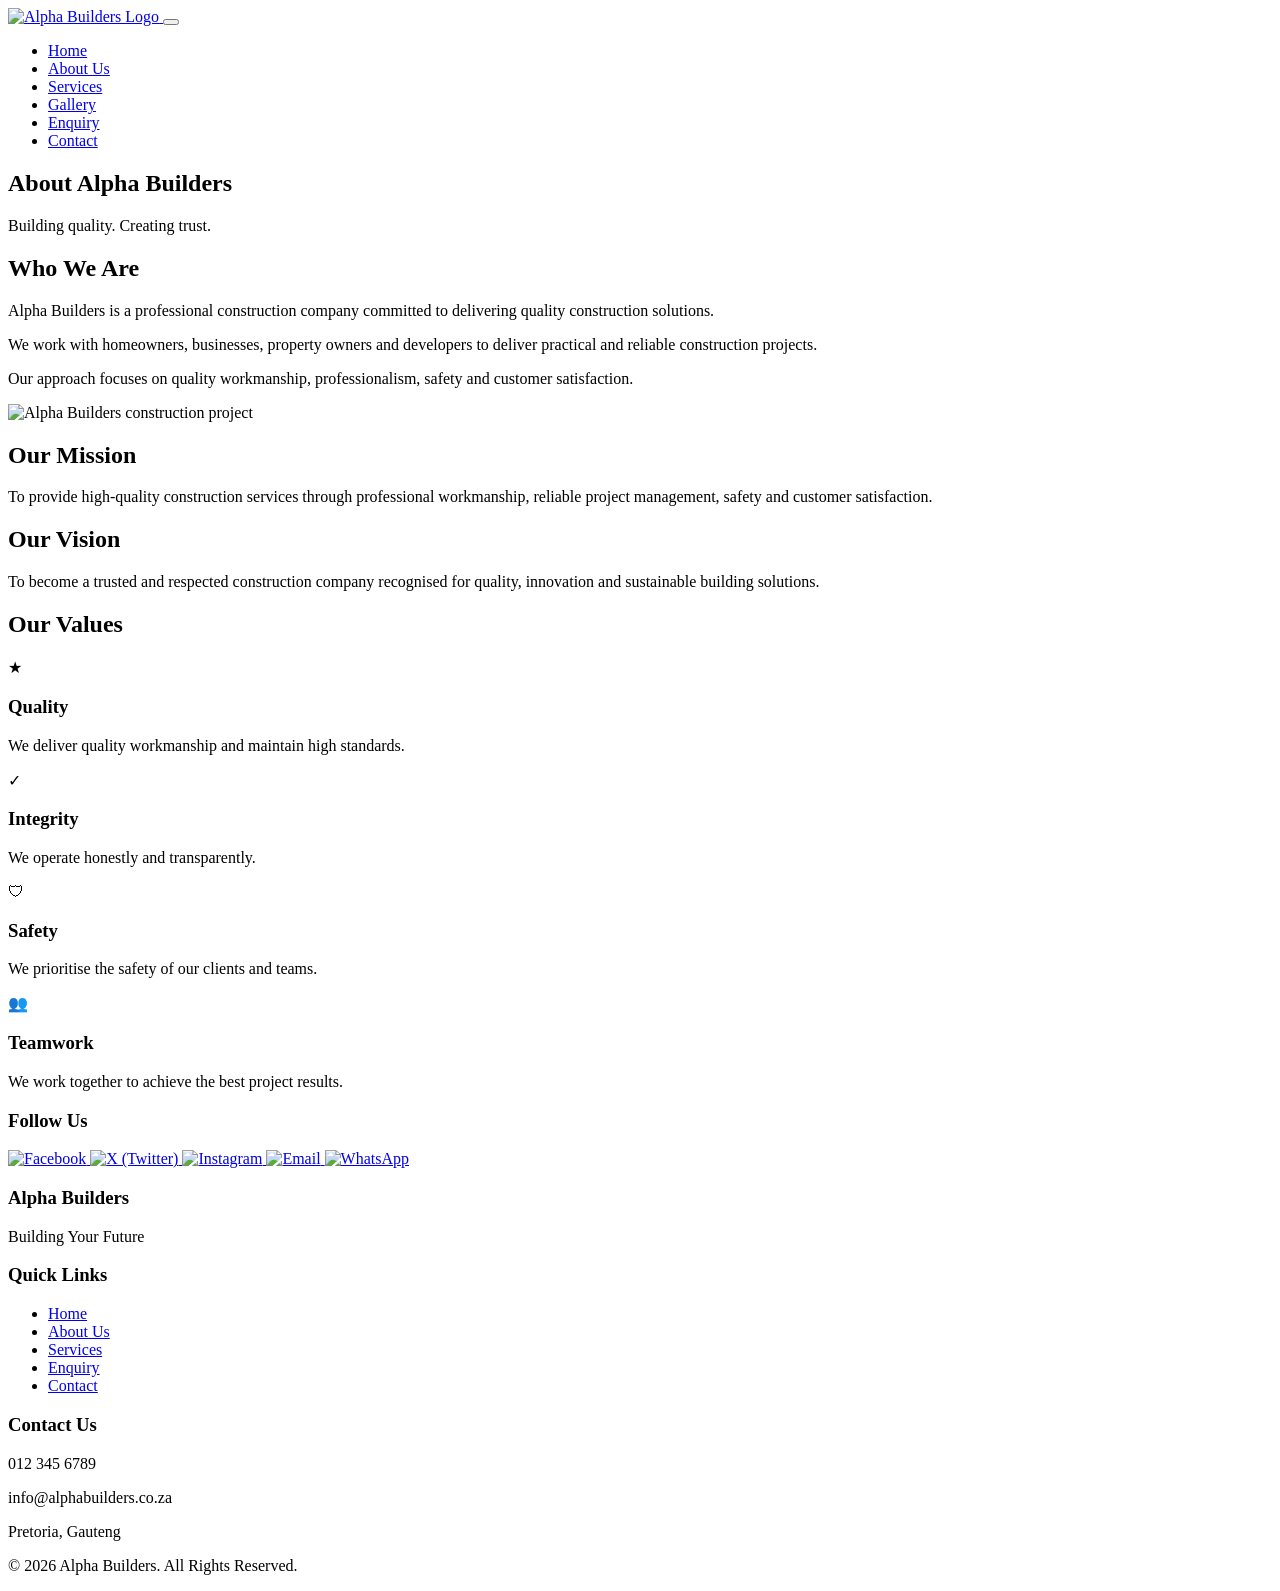
==== about.html @ ca1eccc8 "About Page" ====
<!DOCTYPE html>
<html lang="en">
 <head>
  <meta charset="utf-8"/>
  <meta content="width=device-width, initial-scale=1.0" name="viewport"/>
  <title>
   About Us | Alpha Builders
  </title>
  <link href="css/style.css" rel="stylesheet"/>
  <meta content="Learn more about Alpha Builders, its mission, vision and values." name="description"/>
 </head>
 <body class="page-about">
  <!-- HEADER -->
  <header>
   <nav class="site-nav">
    <a class="logo" href="index.html">
     <img alt="Alpha Builders Logo" src="pics/po1.png"/>
    </a>
    <button aria-controls="navMenu" aria-expanded="false" aria-label="Toggle navigation" class="menu-toggle" type="button">
     <span>
     </span>
     <span>
     </span>
     <span>
     </span>
    </button>
    <ul id="navMenu">
     <li>
      <a href="index.html">
       Home
      </a>
     </li>
     <li>
      <a aria-current="page" class="active" href="about.html">
       About Us
      </a>
     </li>
     <li>
      <a href="services.html">
       Services
      </a>
     </li>
     <li>
      <a href="gallery.html">
       Gallery
      </a>
     </li>
     <li>
      <a href="enquiry.html">
       Enquiry
      </a>
     </li>
     <li>
      <a href="contact.html">
       Contact
      </a>
     </li>
    </ul>
   </nav>
  </header>
  <main>
   <!-- PAGE TITLE -->
   <section class="page-title">
    <h1>
     About Alpha Builders
    </h1>
    <p>
     Building quality. Creating trust.
    </p>
   </section>
   <!-- COMPANY -->
   <section>
    <div class="container">
     <div class="about-grid">
      <div class="about-text">
       <h2>
        Who We Are
       </h2>
       <p>
        Alpha Builders is a professional
                            construction company committed to
                            delivering quality construction
                            solutions.
       </p>
       <p>
        We work with homeowners, businesses,
                            property owners and developers to
                            deliver practical and reliable
                            construction projects.
       </p>
       <p>
        Our approach focuses on quality
                            workmanship, professionalism,
                            safety and customer satisfaction.
       </p>
      </div>
      <div>
       <img alt="Alpha Builders construction project" loading="lazy" sizes="(max-width: 43.75rem) 100vw, (max-width: 56.25rem) 50vw, 33vw" src="pics/bui.jpg"/>
      </div>
     </div>
    </div>
   </section>
   <!-- MISSION / VISION -->
   <section class="mission-vision">
    <div class="container">
     <div class="mv-grid">
      <article class="mv-card">
       <h2>
        Our Mission
       </h2>
       <p>
        To provide high-quality construction
                            services through professional
                            workmanship, reliable project
                            management, safety and customer
                            satisfaction.
       </p>
      </article>
      <article class="mv-card">
       <h2>
        Our Vision
       </h2>
       <p>
        To become a trusted and respected
                            construction company recognised for
                            quality, innovation and sustainable
                            building solutions.
       </p>
      </article>
     </div>
    </div>
   </section>
   <!-- VALUES -->
   <section>
    <div class="container">
     <h2 class="values-title">
      Our Values
     </h2>
     <div class="values-grid">
      <article class="value-card">
       <div class="value-icon">
        &starf;
       </div>
       <h3>
        Quality
       </h3>
       <p>
        We deliver quality workmanship
                            and maintain high standards.
       </p>
      </article>
      <article class="value-card">
       <div class="value-icon">
        &checkmark;
       </div>
       <h3>
        Integrity
       </h3>
       <p>
        We operate honestly and
                            transparently.
       </p>
      </article>
      <article class="value-card">
       <div class="value-icon">
        🛡
       </div>
       <h3>
        Safety
       </h3>
       <p>
        We prioritise the safety of
                            our clients and teams.
       </p>
      </article>
      <article class="value-card">
       <div class="value-icon">
        👥
       </div>
       <h3>
        Teamwork
       </h3>
       <p>
        We work together to achieve
                            the best project results.
       </p>
      </article>
     </div>
    </div>
       <div class="social-links">
<h3>
      Follow Us
     </h3>
<a href="https://www.facebook.com/YourPage" target="_blank">
                <img src="https://cdn-icons-png.flaticon.com/512/733/733547.png" alt="Facebook">
            </a>

            <!-- X (Twitter) -->
            <a href="https://x.com/RanganiRNR?t=ayu9RnvL8N2Vy5HoBfgoDQ&s=09" target="_blank">
                <img src="https://cdn-icons-png.flaticon.com/512/5968/5968830.png" alt="X (Twitter)">
            </a>

            <!-- Instagram -->
            <a href="https://www.instagram.com/_theo_mode?igsi=dmRpZTNhanh4d3A1" target="_blank">
                <img src="https://cdn-icons-png.flaticon.com/512/2111/2111463.png" alt="Instagram">
            </a>

            <!-- Email -->
            <a href="mailto:tshidisotheorence@email.com">
                <img src="https://cdn-icons-png.flaticon.com/512/732/732200.png" alt="Email">
            </a>
            <!-- WhatsApp -->
            <a href="https://wa.me/0813076095" target="_blank">
                <img src="https://cdn-icons-png.flaticon.com/512/733/733585.png" alt="WhatsApp">
            </a>
</div>
   </section>
  </main>
  <!-- FOOTER -->
  <footer>
   <div class="footer-grid">
    <div>
     <h3>
      Alpha Builders
     </h3>
     <p>
      Building Your Future
     </p>
    </div>
    <div>
     <h3>
      Quick Links
     </h3>
     <ul>
      <li>
       <a href="index.html">
        Home
       </a>
      </li>
      <li>
       <a href="about.html">
        About Us
       </a>
      </li>
      <li>
       <a href="services.html">
        Services
       </a>
      </li>
      <li>
       <a href="enquiry.html">
        Enquiry
       </a>
      </li>
      <li>
       <a href="contact.html">
        Contact
       </a>
      </li>
     </ul>
    </div>
    <div>
     <h3>
      Contact Us
     </h3>
     <p>
      012 345 6789
     </p>
     <p>
      info@alphabuilders.co.za
     </p>
     <p>
      Pretoria, Gauteng
     </p>
    </div>
    <div>
    
     
    </div>
   </div>
   <div class="copyright">
    <p>
     &copy; 2026 Alpha Builders.
                All Rights Reserved.
    </p>
   </div>
  </footer>
  <script src="js/menu.js">
  </script>
 </body>
</html>
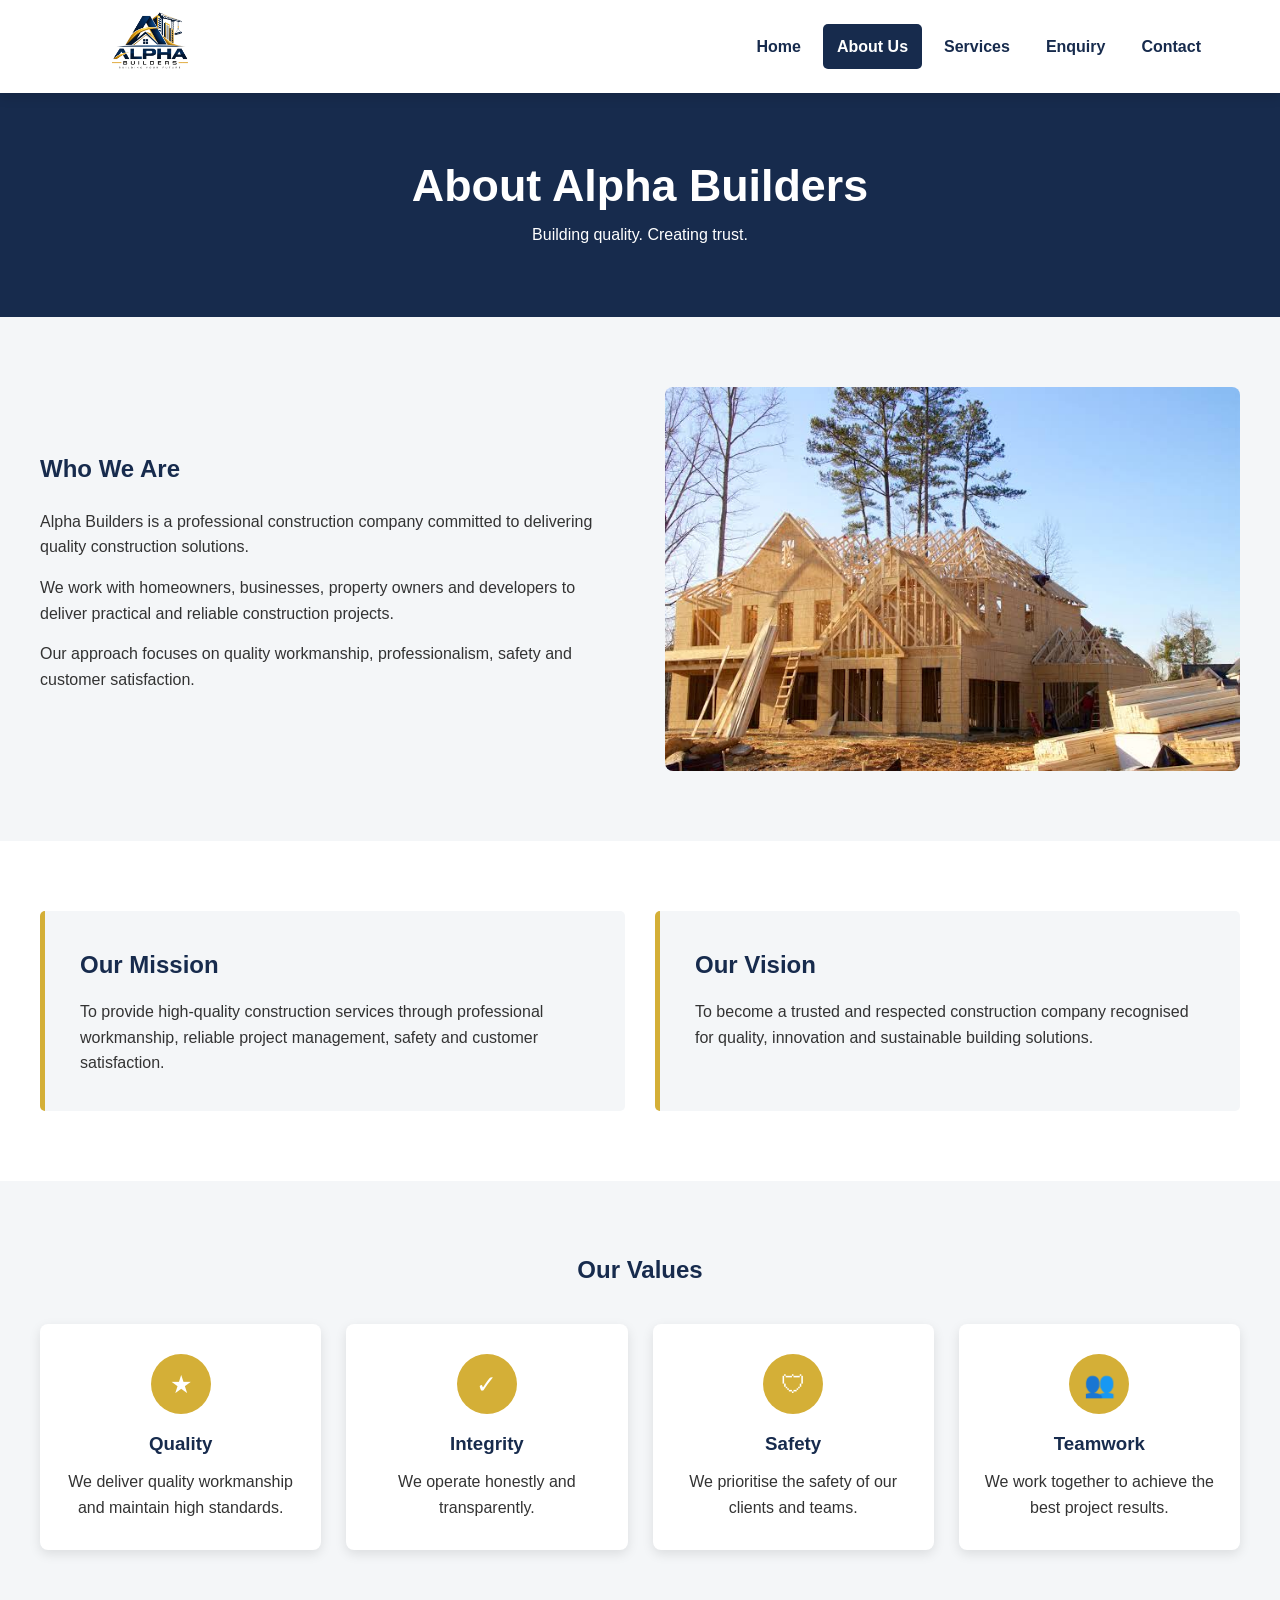
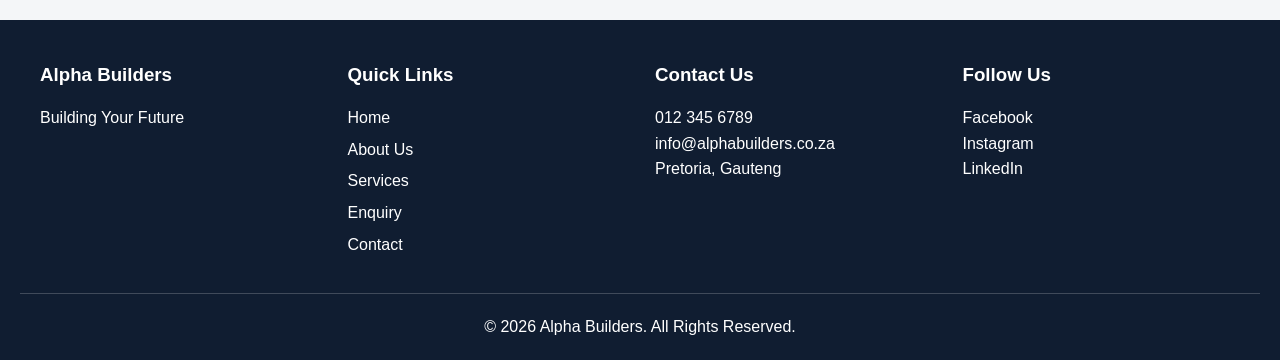
==== commit c24f93e0: "Add files via upload" ====
--- a/about.html
+++ b/about.html
@@ -1,291 +1,786 @@
-<!DOCTYPE html>
-<html lang="en">
- <head>
-  <meta charset="utf-8"/>
-  <meta content="width=device-width, initial-scale=1.0" name="viewport"/>
-  <title>
-   About Us | Alpha Builders
-  </title>
-  <link href="css/style.css" rel="stylesheet"/>
-  <meta content="Learn more about Alpha Builders, its mission, vision and values." name="description"/>
- </head>
- <body class="page-about">
-  <!-- HEADER -->
-  <header>
-   <nav class="site-nav">
-    <a class="logo" href="index.html">
-     <img alt="Alpha Builders Logo" src="pics/po1.png"/>
-    </a>
-    <button aria-controls="navMenu" aria-expanded="false" aria-label="Toggle navigation" class="menu-toggle" type="button">
-     <span>
-     </span>
-     <span>
-     </span>
-     <span>
-     </span>
-    </button>
-    <ul id="navMenu">
-     <li>
-      <a href="index.html">
-       Home
-      </a>
-     </li>
-     <li>
-      <a aria-current="page" class="active" href="about.html">
-       About Us
-      </a>
-     </li>
-     <li>
-      <a href="services.html">
-       Services
-      </a>
-     </li>
-     <li>
-      <a href="gallery.html">
-       Gallery
-      </a>
-     </li>
-     <li>
-      <a href="enquiry.html">
-       Enquiry
-      </a>
-     </li>
-     <li>
-      <a href="contact.html">
-       Contact
-      </a>
-     </li>
-    </ul>
-   </nav>
-  </header>
-  <main>
-   <!-- PAGE TITLE -->
-   <section class="page-title">
-    <h1>
-     About Alpha Builders
-    </h1>
-    <p>
-     Building quality. Creating trust.
-    </p>
-   </section>
-   <!-- COMPANY -->
-   <section>
-    <div class="container">
-     <div class="about-grid">
-      <div class="about-text">
-       <h2>
-        Who We Are
-       </h2>
-       <p>
-        Alpha Builders is a professional
-                            construction company committed to
-                            delivering quality construction
-                            solutions.
-       </p>
-       <p>
-        We work with homeowners, businesses,
-                            property owners and developers to
-                            deliver practical and reliable
-                            construction projects.
-       </p>
-       <p>
-        Our approach focuses on quality
-                            workmanship, professionalism,
-                            safety and customer satisfaction.
-       </p>
-      </div>
-      <div>
-       <img alt="Alpha Builders construction project" loading="lazy" sizes="(max-width: 43.75rem) 100vw, (max-width: 56.25rem) 50vw, 33vw" src="pics/bui.jpg"/>
-      </div>
-     </div>
-    </div>
-   </section>
-   <!-- MISSION / VISION -->
-   <section class="mission-vision">
-    <div class="container">
-     <div class="mv-grid">
-      <article class="mv-card">
-       <h2>
-        Our Mission
-       </h2>
-       <p>
-        To provide high-quality construction
-                            services through professional
-                            workmanship, reliable project
-                            management, safety and customer
-                            satisfaction.
-       </p>
-      </article>
-      <article class="mv-card">
-       <h2>
-        Our Vision
-       </h2>
-       <p>
-        To become a trusted and respected
-                            construction company recognised for
-                            quality, innovation and sustainable
-                            building solutions.
-       </p>
-      </article>
-     </div>
-    </div>
-   </section>
-   <!-- VALUES -->
-   <section>
-    <div class="container">
-     <h2 class="values-title">
-      Our Values
-     </h2>
-     <div class="values-grid">
-      <article class="value-card">
-       <div class="value-icon">
-        &starf;
-       </div>
-       <h3>
-        Quality
-       </h3>
-       <p>
-        We deliver quality workmanship
-                            and maintain high standards.
-       </p>
-      </article>
-      <article class="value-card">
-       <div class="value-icon">
-        &checkmark;
-       </div>
-       <h3>
-        Integrity
-       </h3>
-       <p>
-        We operate honestly and
-                            transparently.
-       </p>
-      </article>
-      <article class="value-card">
-       <div class="value-icon">
-        🛡
-       </div>
-       <h3>
-        Safety
-       </h3>
-       <p>
-        We prioritise the safety of
-                            our clients and teams.
-       </p>
-      </article>
-      <article class="value-card">
-       <div class="value-icon">
-        👥
-       </div>
-       <h3>
-        Teamwork
-       </h3>
-       <p>
-        We work together to achieve
-                            the best project results.
-       </p>
-      </article>
-     </div>
-    </div>
-       <div class="social-links">
-<h3>
-      Follow Us
-     </h3>
-<a href="https://www.facebook.com/YourPage" target="_blank">
-                <img src="https://cdn-icons-png.flaticon.com/512/733/733547.png" alt="Facebook">
-            </a>
-
-            <!-- X (Twitter) -->
-            <a href="https://x.com/RanganiRNR?t=ayu9RnvL8N2Vy5HoBfgoDQ&s=09" target="_blank">
-                <img src="https://cdn-icons-png.flaticon.com/512/5968/5968830.png" alt="X (Twitter)">
-            </a>
-
-            <!-- Instagram -->
-            <a href="https://www.instagram.com/_theo_mode?igsi=dmRpZTNhanh4d3A1" target="_blank">
-                <img src="https://cdn-icons-png.flaticon.com/512/2111/2111463.png" alt="Instagram">
-            </a>
-
-            <!-- Email -->
-            <a href="mailto:tshidisotheorence@email.com">
-                <img src="https://cdn-icons-png.flaticon.com/512/732/732200.png" alt="Email">
-            </a>
-            <!-- WhatsApp -->
-            <a href="https://wa.me/0813076095" target="_blank">
-                <img src="https://cdn-icons-png.flaticon.com/512/733/733585.png" alt="WhatsApp">
-            </a>
-</div>
-   </section>
-  </main>
-  <!-- FOOTER -->
-  <footer>
-   <div class="footer-grid">
-    <div>
-     <h3>
-      Alpha Builders
-     </h3>
-     <p>
-      Building Your Future
-     </p>
-    </div>
-    <div>
-     <h3>
-      Quick Links
-     </h3>
-     <ul>
-      <li>
-       <a href="index.html">
-        Home
-       </a>
-      </li>
-      <li>
-       <a href="about.html">
-        About Us
-       </a>
-      </li>
-      <li>
-       <a href="services.html">
-        Services
-       </a>
-      </li>
-      <li>
-       <a href="enquiry.html">
-        Enquiry
-       </a>
-      </li>
-      <li>
-       <a href="contact.html">
-        Contact
-       </a>
-      </li>
-     </ul>
-    </div>
-    <div>
-     <h3>
-      Contact Us
-     </h3>
-     <p>
-      012 345 6789
-     </p>
-     <p>
-      info@alphabuilders.co.za
-     </p>
-     <p>
-      Pretoria, Gauteng
-     </p>
-    </div>
-    <div>
-    
-     
-    </div>
-   </div>
-   <div class="copyright">
-    <p>
-     &copy; 2026 Alpha Builders.
-                All Rights Reserved.
-    </p>
-   </div>
-  </footer>
-  <script src="js/menu.js">
-  </script>
- </body>
-</html>
+<!DOCTYPE html>
+<html lang="en">
+
+<head>
+
+    <meta charset="UTF-8">
+
+    <meta name="viewport"
+          content="width=device-width, initial-scale=1.0">
+
+    <title>About Us | Alpha Builders</title>
+
+
+    <style>
+
+        /* ================= RESET ================= */
+
+        * {
+            box-sizing: border-box;
+            margin: 0;
+            padding: 0;
+        }
+
+
+        html {
+            scroll-behavior: smooth;
+        }
+
+
+        body {
+            font-family: Arial, Helvetica, sans-serif;
+            line-height: 1.6;
+            color: #333;
+            background: #f4f6f8;
+        }
+
+
+        /* ================= HEADER ================= */
+
+        header {
+            position: fixed;
+            top: 0;
+            left: 0;
+
+            width: 100%;
+
+            z-index: 1000;
+
+            background: white;
+
+            box-shadow:
+                0 3px 12px rgba(0,0,0,0.15);
+        }
+
+
+        nav {
+            max-width: 1200px;
+
+            margin: auto;
+
+            min-height: 80px;
+
+            display: flex;
+
+            align-items: center;
+
+            justify-content: space-between;
+
+            padding: 10px 25px;
+
+            position: relative;
+        }
+
+
+        .logo img {
+            width: 170px;
+            max-height: 65px;
+            object-fit: contain;
+        }
+
+
+        nav ul {
+            list-style: none;
+
+            display: flex;
+
+            gap: 8px;
+        }
+
+
+        nav ul li a {
+            display: block;
+
+            padding: 10px 14px;
+
+            color: #172b4d;
+
+            text-decoration: none;
+
+            font-weight: bold;
+
+            border-radius: 5px;
+
+            transition: 0.3s;
+        }
+
+
+        nav ul li a:hover,
+        nav ul li a.active {
+            background: #172b4d;
+            color: white;
+        }
+
+
+        .menu-toggle {
+            display: none;
+            cursor: pointer;
+        }
+
+
+        .menu-toggle span {
+            display: block;
+
+            width: 28px;
+            height: 3px;
+
+            margin: 5px;
+
+            background: #172b4d;
+        }
+
+
+        /* ================= MAIN ================= */
+
+        main {
+            padding-top: 80px;
+        }
+
+
+        section {
+            padding: 70px 20px;
+        }
+
+
+        .container {
+            max-width: 1200px;
+            margin: auto;
+        }
+
+
+        .page-title {
+            text-align: center;
+
+            background: #172b4d;
+
+            color: white;
+
+            padding: 70px 20px;
+        }
+
+
+        .page-title h1 {
+            font-size: 2.8rem;
+        }
+
+
+        /* ================= ABOUT ================= */
+
+        .about-grid {
+            display: grid;
+
+            grid-template-columns: 1fr 1fr;
+
+            gap: 50px;
+
+            align-items: center;
+        }
+
+
+        .about-grid img {
+            width: 100%;
+
+            border-radius: 8px;
+
+            display: block;
+        }
+
+
+        .about-text h2 {
+            color: #172b4d;
+
+            margin-bottom: 20px;
+        }
+
+
+        .about-text p {
+            margin-bottom: 15px;
+        }
+
+
+        /* ================= MISSION / VISION ================= */
+
+        .mission-vision {
+            background: white;
+        }
+
+
+        .mv-grid {
+            display: grid;
+
+            grid-template-columns: 1fr 1fr;
+
+            gap: 30px;
+        }
+
+
+        .mv-card {
+            padding: 35px;
+
+            background: #f4f6f8;
+
+            border-left:
+                5px solid #d4af37;
+
+            border-radius: 5px;
+        }
+
+
+        .mv-card h2 {
+            color: #172b4d;
+
+            margin-bottom: 15px;
+        }
+
+
+        /* ================= VALUES ================= */
+
+        .values-title {
+            text-align: center;
+
+            margin-bottom: 35px;
+
+            color: #172b4d;
+        }
+
+
+        .values-grid {
+            display: grid;
+
+            grid-template-columns:
+                repeat(4, 1fr);
+
+            gap: 25px;
+        }
+
+
+        .value-card {
+            background: white;
+
+            text-align: center;
+
+            padding: 30px 20px;
+
+            border-radius: 8px;
+
+            box-shadow:
+                0 4px 12px rgba(0,0,0,0.10);
+        }
+
+
+        .value-icon {
+            width: 60px;
+            height: 60px;
+
+            margin: auto auto 15px;
+
+            border-radius: 50%;
+
+            background: #d4af37;
+
+            color: white;
+
+            display: flex;
+
+            align-items: center;
+
+            justify-content: center;
+
+            font-size: 25px;
+        }
+
+
+        .value-card h3 {
+            color: #172b4d;
+
+            margin-bottom: 10px;
+        }
+
+
+        /* ================= FOOTER ================= */
+
+        footer {
+            background: #101d31;
+
+            color: white;
+
+            padding: 40px 20px 20px;
+        }
+
+
+        .footer-grid {
+            max-width: 1200px;
+
+            margin: auto;
+
+            display: grid;
+
+            grid-template-columns:
+                repeat(4, 1fr);
+
+            gap: 30px;
+        }
+
+
+        footer h3 {
+            margin-bottom: 15px;
+        }
+
+
+        footer ul {
+            list-style: none;
+        }
+
+
+        footer li {
+            margin-bottom: 6px;
+        }
+
+
+        footer a {
+            color: white;
+            text-decoration: none;
+        }
+
+
+        footer a:hover {
+            color: #d4af37;
+        }
+
+
+        .copyright {
+            text-align: center;
+
+            border-top:
+                1px solid rgba(255,255,255,0.2);
+
+            margin-top: 30px;
+
+            padding-top: 20px;
+        }
+
+
+        /* ================= MOBILE ================= */
+
+        @media(max-width: 900px) {
+
+            .about-grid,
+            .mv-grid {
+                grid-template-columns: 1fr;
+            }
+
+
+            .values-grid {
+                grid-template-columns: repeat(2, 1fr);
+            }
+
+
+            .footer-grid {
+                grid-template-columns: repeat(2, 1fr);
+            }
+
+        }
+
+
+        @media(max-width: 700px) {
+
+            nav ul {
+                display: none;
+
+                position: absolute;
+
+                top: 80px;
+                left: 0;
+
+                width: 100%;
+
+                background: white;
+
+                flex-direction: column;
+
+                padding: 15px;
+            }
+
+
+            nav ul.show {
+                display: flex;
+            }
+
+
+            nav ul li {
+                text-align: center;
+            }
+
+
+            .menu-toggle {
+                display: block;
+            }
+
+
+            .values-grid,
+            .footer-grid {
+                grid-template-columns: 1fr;
+            }
+
+        }
+
+    </style>
+
+</head>
+
+
+<body>
+
+
+    <!-- ================= HEADER ================= -->
+
+    <header>
+
+        <nav>
+
+            <div class="logo">
+
+                <a href="index.html">
+
+                    <img src="pics/po1.png"
+                         alt="Alpha Builders Logo">
+
+                </a>
+
+            </div>
+
+
+            <div class="menu-toggle"
+                 onclick="toggleMenu()">
+
+                <span></span>
+                <span></span>
+                <span></span>
+
+            </div>
+
+
+            <ul id="navMenu">
+
+                <li>
+                    <a href="index.html">
+                        Home
+                    </a>
+                </li>
+
+                <li>
+                    <a href="about.html"
+                       class="active">
+                        About Us
+                    </a>
+                </li>
+
+                <li>
+                    <a href="services.html">
+                        Services
+                    </a>
+                </li>
+
+                <li>
+                    <a href="enquiry.html">
+                        Enquiry
+                    </a>
+                </li>
+
+                <li>
+                    <a href="contact.html">
+                        Contact
+                    </a>
+                </li>
+
+            </ul>
+
+        </nav>
+
+    </header>
+
+
+    <main>
+
+
+        <!-- ================= PAGE TITLE ================= -->
+
+        <section class="page-title">
+
+            <h1>
+                About Alpha Builders
+            </h1>
+
+            <p>
+                Building quality. Creating trust.
+            </p>
+
+        </section>
+
+
+        <!-- ================= COMPANY ================= -->
+
+        <section>
+
+            <div class="container">
+
+                <div class="about-grid">
+
+
+                    <div class="about-text">
+
+                        <h2>
+                            Who We Are
+                        </h2>
+
+                        <p>
+                            Alpha Builders is a professional
+                            construction company committed to
+                            delivering quality construction
+                            solutions.
+                        </p>
+
+                        <p>
+                            We work with homeowners, businesses,
+                            property owners and developers to
+                            deliver practical and reliable
+                            construction projects.
+                        </p>
+
+                        <p>
+                            Our approach focuses on quality
+                            workmanship, professionalism,
+                            safety and customer satisfaction.
+                        </p>
+
+                    </div>
+
+
+                    <div>
+
+                        <img src="pics/bui.jpg"
+                             alt="Alpha Builders construction project">
+
+                    </div>
+
+
+                </div>
+
+            </div>
+
+        </section>
+
+
+        <!-- ================= MISSION / VISION ================= -->
+
+        <section class="mission-vision">
+
+            <div class="container">
+
+                <div class="mv-grid">
+
+
+                    <article class="mv-card">
+
+                        <h2>
+                            Our Mission
+                        </h2>
+
+                        <p>
+                            To provide high-quality construction
+                            services through professional
+                            workmanship, reliable project
+                            management, safety and customer
+                            satisfaction.
+                        </p>
+
+                    </article>
+
+
+                    <article class="mv-card">
+
+                        <h2>
+                            Our Vision
+                        </h2>
+
+                        <p>
+                            To become a trusted and respected
+                            construction company recognised for
+                            quality, innovation and sustainable
+                            building solutions.
+                        </p>
+
+                    </article>
+
+
+                </div>
+
+            </div>
+
+        </section>
+
+
+        <!-- ================= VALUES ================= -->
+
+        <section>
+
+            <div class="container">
+
+                <h2 class="values-title">
+                    Our Values
+                </h2>
+
+
+                <div class="values-grid">
+
+
+                    <article class="value-card">
+
+                        <div class="value-icon">
+                            ★
+                        </div>
+
+                        <h3>
+                            Quality
+                        </h3>
+
+                        <p>
+                            We deliver quality workmanship
+                            and maintain high standards.
+                        </p>
+
+                    </article>
+
+
+                    <article class="value-card">
+
+                        <div class="value-icon">
+                            ✓
+                        </div>
+
+                        <h3>
+                            Integrity
+                        </h3>
+
+                        <p>
+                            We operate honestly and
+                            transparently.
+                        </p>
+
+                    </article>
+
+
+                    <article class="value-card">
+
+                        <div class="value-icon">
+                            🛡
+                        </div>
+
+                        <h3>
+                            Safety
+                        </h3>
+
+                        <p>
+                            We prioritise the safety of
+                            our clients and teams.
+                        </p>
+
+                    </article>
+
+
+                    <article class="value-card">
+
+                        <div class="value-icon">
+                            👥
+                        </div>
+
+                        <h3>
+                            Teamwork
+                        </h3>
+
+                        <p>
+                            We work together to achieve
+                            the best project results.
+                        </p>
+
+                    </article>
+
+
+                </div>
+
+            </div>
+
+        </section>
+
+
+    </main>
+
+
+    <!-- ================= FOOTER ================= -->
+
+    <footer>
+
+        <div class="footer-grid">
+
+            <div>
+                <h3>Alpha Builders</h3>
+                <p>Building Your Future</p>
+            </div>
+
+
+            <div>
+
+                <h3>Quick Links</h3>
+
+                <ul>
+                    <li><a href="index.html">Home</a></li>
+                    <li><a href="about.html">About Us</a></li>
+                    <li><a href="services.html">Services</a></li>
+                    <li><a href="enquiry.html">Enquiry</a></li>
+                    <li><a href="contact.html">Contact</a></li>
+                </ul>
+
+            </div>
+
+
+            <div>
+
+                <h3>Contact Us</h3>
+
+                <p>012 345 6789</p>
+                <p>info@alphabuilders.co.za</p>
+                <p>Pretoria, Gauteng</p>
+
+            </div>
+
+
+            <div>
+
+                <h3>Follow Us</h3>
+
+                <p>Facebook</p>
+                <p>Instagram</p>
+                <p>LinkedIn</p>
+
+            </div>
+
+        </div>
+
+
+        <div class="copyright">
+
+            <p>
+                &copy; 2026 Alpha Builders.
+                All Rights Reserved.
+            </p>
+
+        </div>
+
+    </footer>
+
+
+   
+
+</body>
+
+</html>
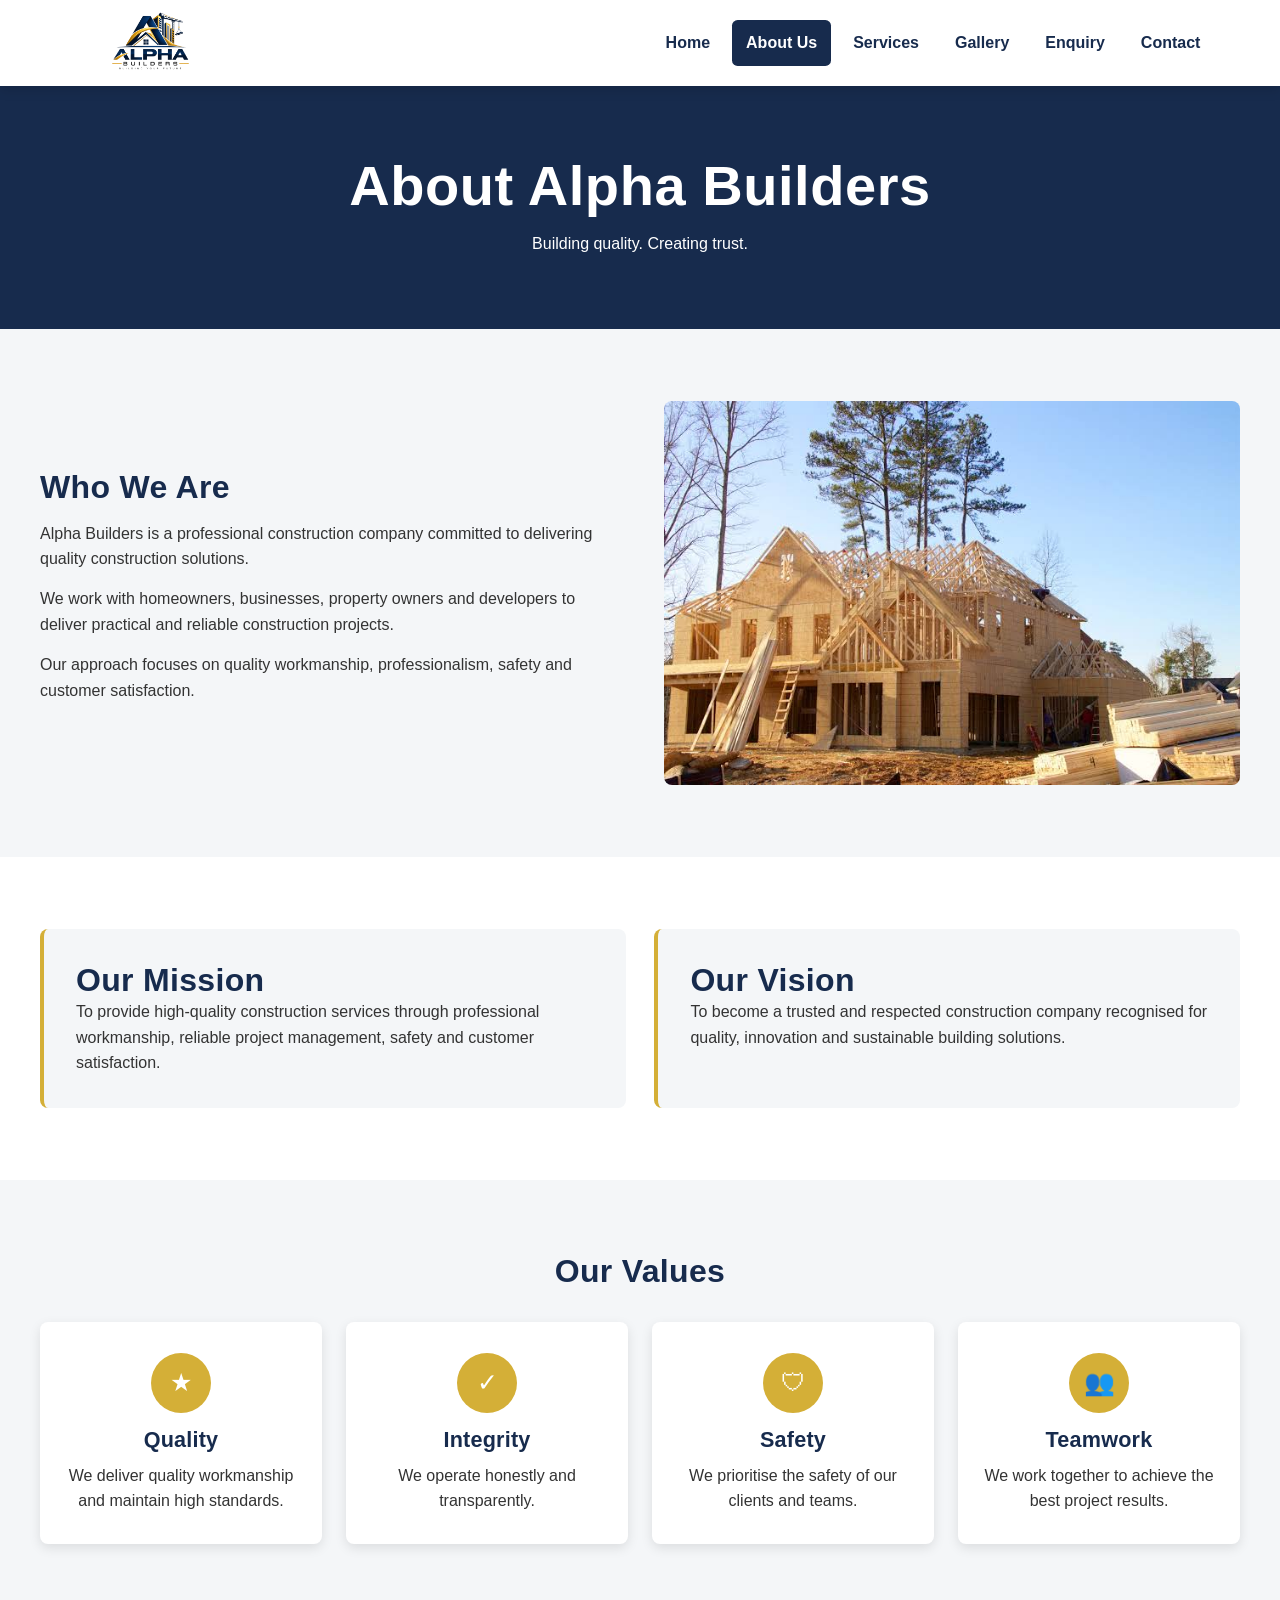
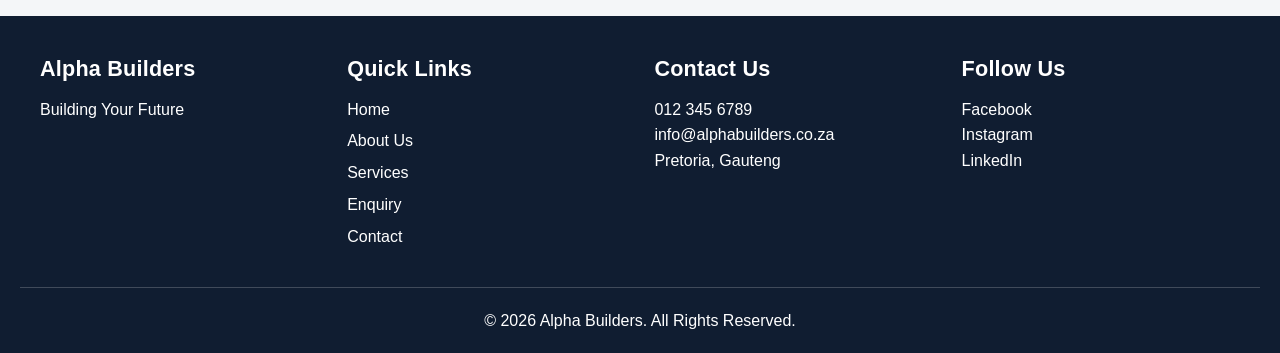
==== commit 11b5eaff: "Add files via upload" ====
--- a/about.html
+++ b/about.html
@@ -1,786 +1,274 @@
-<!DOCTYPE html>
-<html lang="en">
-
-<head>
-
-    <meta charset="UTF-8">
-
-    <meta name="viewport"
-          content="width=device-width, initial-scale=1.0">
-
-    <title>About Us | Alpha Builders</title>
-
-
-    <style>
-
-        /* ================= RESET ================= */
-
-        * {
-            box-sizing: border-box;
-            margin: 0;
-            padding: 0;
-        }
-
-
-        html {
-            scroll-behavior: smooth;
-        }
-
-
-        body {
-            font-family: Arial, Helvetica, sans-serif;
-            line-height: 1.6;
-            color: #333;
-            background: #f4f6f8;
-        }
-
-
-        /* ================= HEADER ================= */
-
-        header {
-            position: fixed;
-            top: 0;
-            left: 0;
-
-            width: 100%;
-
-            z-index: 1000;
-
-            background: white;
-
-            box-shadow:
-                0 3px 12px rgba(0,0,0,0.15);
-        }
-
-
-        nav {
-            max-width: 1200px;
-
-            margin: auto;
-
-            min-height: 80px;
-
-            display: flex;
-
-            align-items: center;
-
-            justify-content: space-between;
-
-            padding: 10px 25px;
-
-            position: relative;
-        }
-
-
-        .logo img {
-            width: 170px;
-            max-height: 65px;
-            object-fit: contain;
-        }
-
-
-        nav ul {
-            list-style: none;
-
-            display: flex;
-
-            gap: 8px;
-        }
-
-
-        nav ul li a {
-            display: block;
-
-            padding: 10px 14px;
-
-            color: #172b4d;
-
-            text-decoration: none;
-
-            font-weight: bold;
-
-            border-radius: 5px;
-
-            transition: 0.3s;
-        }
-
-
-        nav ul li a:hover,
-        nav ul li a.active {
-            background: #172b4d;
-            color: white;
-        }
-
-
-        .menu-toggle {
-            display: none;
-            cursor: pointer;
-        }
-
-
-        .menu-toggle span {
-            display: block;
-
-            width: 28px;
-            height: 3px;
-
-            margin: 5px;
-
-            background: #172b4d;
-        }
-
-
-        /* ================= MAIN ================= */
-
-        main {
-            padding-top: 80px;
-        }
-
-
-        section {
-            padding: 70px 20px;
-        }
-
-
-        .container {
-            max-width: 1200px;
-            margin: auto;
-        }
-
-
-        .page-title {
-            text-align: center;
-
-            background: #172b4d;
-
-            color: white;
-
-            padding: 70px 20px;
-        }
-
-
-        .page-title h1 {
-            font-size: 2.8rem;
-        }
-
-
-        /* ================= ABOUT ================= */
-
-        .about-grid {
-            display: grid;
-
-            grid-template-columns: 1fr 1fr;
-
-            gap: 50px;
-
-            align-items: center;
-        }
-
-
-        .about-grid img {
-            width: 100%;
-
-            border-radius: 8px;
-
-            display: block;
-        }
-
-
-        .about-text h2 {
-            color: #172b4d;
-
-            margin-bottom: 20px;
-        }
-
-
-        .about-text p {
-            margin-bottom: 15px;
-        }
-
-
-        /* ================= MISSION / VISION ================= */
-
-        .mission-vision {
-            background: white;
-        }
-
-
-        .mv-grid {
-            display: grid;
-
-            grid-template-columns: 1fr 1fr;
-
-            gap: 30px;
-        }
-
-
-        .mv-card {
-            padding: 35px;
-
-            background: #f4f6f8;
-
-            border-left:
-                5px solid #d4af37;
-
-            border-radius: 5px;
-        }
-
-
-        .mv-card h2 {
-            color: #172b4d;
-
-            margin-bottom: 15px;
-        }
-
-
-        /* ================= VALUES ================= */
-
-        .values-title {
-            text-align: center;
-
-            margin-bottom: 35px;
-
-            color: #172b4d;
-        }
-
-
-        .values-grid {
-            display: grid;
-
-            grid-template-columns:
-                repeat(4, 1fr);
-
-            gap: 25px;
-        }
-
-
-        .value-card {
-            background: white;
-
-            text-align: center;
-
-            padding: 30px 20px;
-
-            border-radius: 8px;
-
-            box-shadow:
-                0 4px 12px rgba(0,0,0,0.10);
-        }
-
-
-        .value-icon {
-            width: 60px;
-            height: 60px;
-
-            margin: auto auto 15px;
-
-            border-radius: 50%;
-
-            background: #d4af37;
-
-            color: white;
-
-            display: flex;
-
-            align-items: center;
-
-            justify-content: center;
-
-            font-size: 25px;
-        }
-
-
-        .value-card h3 {
-            color: #172b4d;
-
-            margin-bottom: 10px;
-        }
-
-
-        /* ================= FOOTER ================= */
-
-        footer {
-            background: #101d31;
-
-            color: white;
-
-            padding: 40px 20px 20px;
-        }
-
-
-        .footer-grid {
-            max-width: 1200px;
-
-            margin: auto;
-
-            display: grid;
-
-            grid-template-columns:
-                repeat(4, 1fr);
-
-            gap: 30px;
-        }
-
-
-        footer h3 {
-            margin-bottom: 15px;
-        }
-
-
-        footer ul {
-            list-style: none;
-        }
-
-
-        footer li {
-            margin-bottom: 6px;
-        }
-
-
-        footer a {
-            color: white;
-            text-decoration: none;
-        }
-
-
-        footer a:hover {
-            color: #d4af37;
-        }
-
-
-        .copyright {
-            text-align: center;
-
-            border-top:
-                1px solid rgba(255,255,255,0.2);
-
-            margin-top: 30px;
-
-            padding-top: 20px;
-        }
-
-
-        /* ================= MOBILE ================= */
-
-        @media(max-width: 900px) {
-
-            .about-grid,
-            .mv-grid {
-                grid-template-columns: 1fr;
-            }
-
-
-            .values-grid {
-                grid-template-columns: repeat(2, 1fr);
-            }
-
-
-            .footer-grid {
-                grid-template-columns: repeat(2, 1fr);
-            }
-
-        }
-
-
-        @media(max-width: 700px) {
-
-            nav ul {
-                display: none;
-
-                position: absolute;
-
-                top: 80px;
-                left: 0;
-
-                width: 100%;
-
-                background: white;
-
-                flex-direction: column;
-
-                padding: 15px;
-            }
-
-
-            nav ul.show {
-                display: flex;
-            }
-
-
-            nav ul li {
-                text-align: center;
-            }
-
-
-            .menu-toggle {
-                display: block;
-            }
-
-
-            .values-grid,
-            .footer-grid {
-                grid-template-columns: 1fr;
-            }
-
-        }
-
-    </style>
-
-</head>
-
-
-<body>
-
-
-    <!-- ================= HEADER ================= -->
-
-    <header>
-
-        <nav>
-
-            <div class="logo">
-
-                <a href="index.html">
-
-                    <img src="pics/po1.png"
-                         alt="Alpha Builders Logo">
-
-                </a>
-
-            </div>
-
-
-            <div class="menu-toggle"
-                 onclick="toggleMenu()">
-
-                <span></span>
-                <span></span>
-                <span></span>
-
-            </div>
-
-
-            <ul id="navMenu">
-
-                <li>
-                    <a href="index.html">
-                        Home
-                    </a>
-                </li>
-
-                <li>
-                    <a href="about.html"
-                       class="active">
-                        About Us
-                    </a>
-                </li>
-
-                <li>
-                    <a href="services.html">
-                        Services
-                    </a>
-                </li>
-
-                <li>
-                    <a href="enquiry.html">
-                        Enquiry
-                    </a>
-                </li>
-
-                <li>
-                    <a href="contact.html">
-                        Contact
-                    </a>
-                </li>
-
-            </ul>
-
-        </nav>
-
-    </header>
-
-
-    <main>
-
-
-        <!-- ================= PAGE TITLE ================= -->
-
-        <section class="page-title">
-
-            <h1>
-                About Alpha Builders
-            </h1>
-
-            <p>
-                Building quality. Creating trust.
-            </p>
-
-        </section>
-
-
-        <!-- ================= COMPANY ================= -->
-
-        <section>
-
-            <div class="container">
-
-                <div class="about-grid">
-
-
-                    <div class="about-text">
-
-                        <h2>
-                            Who We Are
-                        </h2>
-
-                        <p>
-                            Alpha Builders is a professional
-                            construction company committed to
-                            delivering quality construction
-                            solutions.
-                        </p>
-
-                        <p>
-                            We work with homeowners, businesses,
-                            property owners and developers to
-                            deliver practical and reliable
-                            construction projects.
-                        </p>
-
-                        <p>
-                            Our approach focuses on quality
-                            workmanship, professionalism,
-                            safety and customer satisfaction.
-                        </p>
-
-                    </div>
-
-
-                    <div>
-
-                        <img src="pics/bui.jpg"
-                             alt="Alpha Builders construction project">
-
-                    </div>
-
-
-                </div>
-
-            </div>
-
-        </section>
-
-
-        <!-- ================= MISSION / VISION ================= -->
-
-        <section class="mission-vision">
-
-            <div class="container">
-
-                <div class="mv-grid">
-
-
-                    <article class="mv-card">
-
-                        <h2>
-                            Our Mission
-                        </h2>
-
-                        <p>
-                            To provide high-quality construction
-                            services through professional
-                            workmanship, reliable project
-                            management, safety and customer
-                            satisfaction.
-                        </p>
-
-                    </article>
-
-
-                    <article class="mv-card">
-
-                        <h2>
-                            Our Vision
-                        </h2>
-
-                        <p>
-                            To become a trusted and respected
-                            construction company recognised for
-                            quality, innovation and sustainable
-                            building solutions.
-                        </p>
-
-                    </article>
-
-
-                </div>
-
-            </div>
-
-        </section>
-
-
-        <!-- ================= VALUES ================= -->
-
-        <section>
-
-            <div class="container">
-
-                <h2 class="values-title">
-                    Our Values
-                </h2>
-
-
-                <div class="values-grid">
-
-
-                    <article class="value-card">
-
-                        <div class="value-icon">
-                            ★
-                        </div>
-
-                        <h3>
-                            Quality
-                        </h3>
-
-                        <p>
-                            We deliver quality workmanship
-                            and maintain high standards.
-                        </p>
-
-                    </article>
-
-
-                    <article class="value-card">
-
-                        <div class="value-icon">
-                            ✓
-                        </div>
-
-                        <h3>
-                            Integrity
-                        </h3>
-
-                        <p>
-                            We operate honestly and
-                            transparently.
-                        </p>
-
-                    </article>
-
-
-                    <article class="value-card">
-
-                        <div class="value-icon">
-                            🛡
-                        </div>
-
-                        <h3>
-                            Safety
-                        </h3>
-
-                        <p>
-                            We prioritise the safety of
-                            our clients and teams.
-                        </p>
-
-                    </article>
-
-
-                    <article class="value-card">
-
-                        <div class="value-icon">
-                            👥
-                        </div>
-
-                        <h3>
-                            Teamwork
-                        </h3>
-
-                        <p>
-                            We work together to achieve
-                            the best project results.
-                        </p>
-
-                    </article>
-
-
-                </div>
-
-            </div>
-
-        </section>
-
-
-    </main>
-
-
-    <!-- ================= FOOTER ================= -->
-
-    <footer>
-
-        <div class="footer-grid">
-
-            <div>
-                <h3>Alpha Builders</h3>
-                <p>Building Your Future</p>
-            </div>
-
-
-            <div>
-
-                <h3>Quick Links</h3>
-
-                <ul>
-                    <li><a href="index.html">Home</a></li>
-                    <li><a href="about.html">About Us</a></li>
-                    <li><a href="services.html">Services</a></li>
-                    <li><a href="enquiry.html">Enquiry</a></li>
-                    <li><a href="contact.html">Contact</a></li>
-                </ul>
-
-            </div>
-
-
-            <div>
-
-                <h3>Contact Us</h3>
-
-                <p>012 345 6789</p>
-                <p>info@alphabuilders.co.za</p>
-                <p>Pretoria, Gauteng</p>
-
-            </div>
-
-
-            <div>
-
-                <h3>Follow Us</h3>
-
-                <p>Facebook</p>
-                <p>Instagram</p>
-                <p>LinkedIn</p>
-
-            </div>
-
-        </div>
-
-
-        <div class="copyright">
-
-            <p>
-                &copy; 2026 Alpha Builders.
-                All Rights Reserved.
-            </p>
-
-        </div>
-
-    </footer>
-
-
-   
-
-</body>
-
-</html>+<!DOCTYPE html>
+<html lang="en">
+ <head>
+  <meta charset="utf-8"/>
+  <meta content="width=device-width, initial-scale=1.0" name="viewport"/>
+  <title>
+   About Us | Alpha Builders
+  </title>
+  <link href="css/style.css" rel="stylesheet"/>
+  <meta content="Learn more about Alpha Builders, its mission, vision and values." name="description"/>
+ </head>
+ <body class="page-about">
+  <!-- ================= HEADER ================= -->
+  <header>
+   <nav class="site-nav">
+    <a class="logo" href="index.html">
+     <img alt="Alpha Builders Logo" src="pics/po1.png"/>
+    </a>
+    <button aria-controls="navMenu" aria-expanded="false" aria-label="Toggle navigation" class="menu-toggle" type="button">
+     <span>
+     </span>
+     <span>
+     </span>
+     <span>
+     </span>
+    </button>
+    <ul id="navMenu">
+     <li>
+      <a href="index.html">
+       Home
+      </a>
+     </li>
+     <li>
+      <a aria-current="page" class="active" href="about.html">
+       About Us
+      </a>
+     </li>
+     <li>
+      <a href="services.html">
+       Services
+      </a>
+     </li>
+     <li>
+      <a href="gallery.html">
+       Gallery
+      </a>
+     </li>
+     <li>
+      <a href="enquiry.html">
+       Enquiry
+      </a>
+     </li>
+     <li>
+      <a href="contact.html">
+       Contact
+      </a>
+     </li>
+    </ul>
+   </nav>
+  </header>
+  <main>
+   <!-- ================= PAGE TITLE ================= -->
+   <section class="page-title">
+    <h1>
+     About Alpha Builders
+    </h1>
+    <p>
+     Building quality. Creating trust.
+    </p>
+   </section>
+   <!-- ================= COMPANY ================= -->
+   <section>
+    <div class="container">
+     <div class="about-grid">
+      <div class="about-text">
+       <h2>
+        Who We Are
+       </h2>
+       <p>
+        Alpha Builders is a professional
+                            construction company committed to
+                            delivering quality construction
+                            solutions.
+       </p>
+       <p>
+        We work with homeowners, businesses,
+                            property owners and developers to
+                            deliver practical and reliable
+                            construction projects.
+       </p>
+       <p>
+        Our approach focuses on quality
+                            workmanship, professionalism,
+                            safety and customer satisfaction.
+       </p>
+      </div>
+      <div>
+       <img alt="Alpha Builders construction project" loading="lazy" sizes="(max-width: 43.75rem) 100vw, (max-width: 56.25rem) 50vw, 33vw" src="pics/bui.jpg"/>
+      </div>
+     </div>
+    </div>
+   </section>
+   <!-- ================= MISSION / VISION ================= -->
+   <section class="mission-vision">
+    <div class="container">
+     <div class="mv-grid">
+      <article class="mv-card">
+       <h2>
+        Our Mission
+       </h2>
+       <p>
+        To provide high-quality construction
+                            services through professional
+                            workmanship, reliable project
+                            management, safety and customer
+                            satisfaction.
+       </p>
+      </article>
+      <article class="mv-card">
+       <h2>
+        Our Vision
+       </h2>
+       <p>
+        To become a trusted and respected
+                            construction company recognised for
+                            quality, innovation and sustainable
+                            building solutions.
+       </p>
+      </article>
+     </div>
+    </div>
+   </section>
+   <!-- ================= VALUES ================= -->
+   <section>
+    <div class="container">
+     <h2 class="values-title">
+      Our Values
+     </h2>
+     <div class="values-grid">
+      <article class="value-card">
+       <div class="value-icon">
+        &starf;
+       </div>
+       <h3>
+        Quality
+       </h3>
+       <p>
+        We deliver quality workmanship
+                            and maintain high standards.
+       </p>
+      </article>
+      <article class="value-card">
+       <div class="value-icon">
+        &checkmark;
+       </div>
+       <h3>
+        Integrity
+       </h3>
+       <p>
+        We operate honestly and
+                            transparently.
+       </p>
+      </article>
+      <article class="value-card">
+       <div class="value-icon">
+        🛡
+       </div>
+       <h3>
+        Safety
+       </h3>
+       <p>
+        We prioritise the safety of
+                            our clients and teams.
+       </p>
+      </article>
+      <article class="value-card">
+       <div class="value-icon">
+        👥
+       </div>
+       <h3>
+        Teamwork
+       </h3>
+       <p>
+        We work together to achieve
+                            the best project results.
+       </p>
+      </article>
+     </div>
+    </div>
+   </section>
+  </main>
+  <!-- ================= FOOTER ================= -->
+  <footer>
+   <div class="footer-grid">
+    <div>
+     <h3>
+      Alpha Builders
+     </h3>
+     <p>
+      Building Your Future
+     </p>
+    </div>
+    <div>
+     <h3>
+      Quick Links
+     </h3>
+     <ul>
+      <li>
+       <a href="index.html">
+        Home
+       </a>
+      </li>
+      <li>
+       <a href="about.html">
+        About Us
+       </a>
+      </li>
+      <li>
+       <a href="services.html">
+        Services
+       </a>
+      </li>
+      <li>
+       <a href="enquiry.html">
+        Enquiry
+       </a>
+      </li>
+      <li>
+       <a href="contact.html">
+        Contact
+       </a>
+      </li>
+     </ul>
+    </div>
+    <div>
+     <h3>
+      Contact Us
+     </h3>
+     <p>
+      012 345 6789
+     </p>
+     <p>
+      info@alphabuilders.co.za
+     </p>
+     <p>
+      Pretoria, Gauteng
+     </p>
+    </div>
+    <div>
+     <h3>
+      Follow Us
+     </h3>
+     <p>
+      Facebook
+     </p>
+     <p>
+      Instagram
+     </p>
+     <p>
+      LinkedIn
+     </p>
+    </div>
+   </div>
+   <div class="copyright">
+    <p>
+     &copy; 2026 Alpha Builders.
+                All Rights Reserved.
+    </p>
+   </div>
+  </footer>
+  <script src="js/menu.js">
+  </script>
+ </body>
+</html>
--- a/css/style.css
+++ b/css/style.css
@@ -0,0 +1,919 @@
+
+* {
+    box-sizing: border-box;
+    margin: 0;
+    padding: 0;
+}
+
+:root {
+    --navy: #172b4d;
+    --navy-dark: #101d31;
+    --gold: #d4af37;
+    --gold-dark: #b89420;
+    --text: #333333;
+    --background: #f4f6f8;
+    --white: #ffffff;
+    --border: #d9dee5;
+    --shadow: 0 0.25rem 0.75rem rgba(0, 0, 0, 0.10);
+    --radius: 0.5rem;
+    --max-width: 75rem;
+}
+
+html {
+    scroll-behavior: smooth;
+    font-size: 100%;
+}
+
+body {
+    font-family: Arial, Helvetica, sans-serif;
+    font-size: 1rem;
+    line-height: 1.6;
+    color: var(--text);
+    background: var(--background);
+}
+
+img {
+    display: block;
+    max-width: 100%;
+    height: auto;
+}
+
+a {
+    color: inherit;
+}
+
+button,
+input,
+select,
+textarea {
+    font: inherit;
+}
+
+h1,
+h2,
+h3 {
+    line-height: 1.2;
+    letter-spacing: 0.01em;
+}
+
+h1 {
+    font-size: clamp(2.1rem, 5vw, 3.5rem);
+}
+
+h2 {
+    font-size: clamp(1.5rem, 3vw, 2rem);
+}
+
+h3 {
+    font-size: clamp(1.1rem, 2vw, 1.35rem);
+}
+
+/* ================= HEADER / */
+header {
+    position: fixed;
+    inset: 0 0 auto 0;
+    z-index: 1000;
+    background: var(--white);
+    box-shadow: 0 0.2rem 0.75rem rgba(0, 0, 0, 0.15);
+}
+
+.site-nav {
+    width: min(100%, var(--max-width));
+    min-height: 5rem;
+    margin: auto;
+    padding: 0.625rem clamp(1rem, 3vw, 1.6rem);
+    display: flex;
+    align-items: center;
+    justify-content: space-between;
+    gap: 1rem;
+    position: relative;
+}
+
+.logo img {
+    width: clamp(7rem, 14vw, 10.625rem);
+    max-height: 4.1rem;
+    object-fit: contain;
+}
+
+.site-nav ul {
+    list-style: none;
+    display: flex;
+    align-items: center;
+    gap: 0.5rem;
+}
+
+.site-nav a {
+    text-decoration: none;
+}
+
+.site-nav ul a {
+    display: block;
+    padding: 0.625rem 0.875rem;
+    color: var(--navy);
+    font-weight: 700;
+    border-radius: 0.35rem;
+    transition: background 0.2s ease, color 0.2s ease, transform 0.2s ease;
+}
+
+    .site-nav ul a:hover,
+    .site-nav ul a:focus-visible,
+    .site-nav ul a.active {
+        background: var(--navy);
+        color: var(--white);
+    }
+
+    .site-nav ul a:active {
+        transform: translateY(1px);
+    }
+
+.menu-toggle {
+    display: none;
+    padding: 0.45rem;
+    border: 0;
+    background: transparent;
+    cursor: pointer;
+}
+
+    .menu-toggle span {
+        display: block;
+        width: 1.75rem;
+        height: 0.18rem;
+        margin: 0.3rem;
+        background: var(--navy);
+    }
+
+/*  */
+a:focus-visible,
+button:focus-visible,
+input:focus-visible,
+select:focus-visible,
+textarea:focus-visible {
+    outline: 0.2rem solid #2f80ed;
+    outline-offset: 0.15rem;
+}
+
+/* MAIN / SECTIONS */
+main {
+    padding-top: 5rem;
+}
+
+section {
+    padding: clamp(2.5rem, 6vw, 4.5rem) clamp(1rem, 3vw, 1.5rem);
+}
+
+.container {
+    width: min(100%, var(--max-width));
+    margin-inline: auto;
+}
+
+.page-title {
+    text-align: center;
+    background: var(--navy);
+    color: var(--white);
+    padding: clamp(3rem, 8vw, 4.5rem) 1.25rem;
+}
+
+    .page-title p {
+        margin-top: 0.75rem;
+    }
+
+.section-title {
+    text-align: center;
+    margin-bottom: 2.5rem;
+}
+
+    .section-title h2,
+    .about-text h2,
+    .mv-card h2,
+    .service h2,
+    .contact-card h2 {
+        color: var(--navy);
+    }
+
+.btn,
+button[type="submit"],
+button[type="reset"] {
+    display: inline-block;
+    border: 0;
+    border-radius: 0.35rem;
+    padding: 0.8rem 1.75rem;
+    background: var(--gold);
+    color: var(--white);
+    text-decoration: none;
+    font-weight: 700;
+    cursor: pointer;
+    transition: background 0.2s ease, transform 0.2s ease;
+}
+
+    .btn:hover,
+    button[type="submit"]:hover,
+    button[type="reset"]:hover {
+        background: var(--gold-dark);
+        transform: translateY(-2px);
+    }
+
+/*  HOME  */
+.hero {
+    width: 100%;
+    padding: 0;
+}
+
+.hero-content {
+    width: 100%;
+    min-height: 31.25rem;
+    padding: clamp(5rem, 10vw, 7rem) 1.25rem;
+    display: flex;
+    flex-direction: column;
+    justify-content: center;
+    align-items: center;
+    text-align: center;
+    color: var(--white);
+    background: linear-gradient(rgba(0, 0, 0, 0.45), rgba(0, 0, 0, 0.45)), url("../pics/po2.jpg") center/cover no-repeat;
+}
+
+    .hero-content p {
+        max-width: 45rem;
+        margin: 1rem auto 1.8rem;
+        font-size: clamp(1rem, 2vw, 1.15rem);
+    }
+
+.intro {
+    background: var(--white);
+    text-align: center;
+}
+
+    .intro p {
+        max-width: 53rem;
+        margin: 0 auto 1.25rem;
+    }
+
+.service-grid {
+    display: grid;
+    grid-template-columns: repeat(4, minmax(0, 1fr));
+    gap: 1.5rem;
+}
+
+.service-card {
+    background: var(--white);
+    padding: 1.25rem;
+    text-align: center;
+    border-radius: var(--radius);
+    box-shadow: var(--shadow);
+    transition: transform 0.2s ease;
+}
+
+    .service-card:hover {
+        transform: translateY(-0.3rem);
+    }
+
+    .service-card img {
+        width: 100%;
+        aspect-ratio: 4 / 3;
+        object-fit: cover;
+        border-radius: 0.35rem;
+        margin-bottom: 0.9rem;
+    }
+
+    .service-card h3 {
+        color: var(--navy);
+        margin-bottom: 0.6rem;
+    }
+
+.cta {
+    background: var(--navy);
+    color: var(--white);
+    text-align: center;
+}
+
+    .cta p {
+        margin: 0.75rem auto 1.25rem;
+    }
+
+/* ================= ABOUT ================= */
+.about-grid {
+    display: grid;
+    grid-template-columns: repeat(2, minmax(0, 1fr));
+    gap: 3rem;
+    align-items: center;
+}
+
+    .about-grid img {
+        width: 100%;
+        border-radius: var(--radius);
+    }
+
+.about-text p {
+    margin: 0.9rem 0;
+}
+
+.mission-vision {
+    background: var(--white);
+}
+
+.mv-grid {
+    display: grid;
+    grid-template-columns: repeat(2, minmax(0, 1fr));
+    gap: 1.8rem;
+}
+
+.mv-card {
+    padding: 2rem;
+    background: var(--background);
+    border-left: 0.3rem solid var(--gold);
+    border-radius: var(--radius);
+}
+
+.values-title {
+    text-align: center;
+    margin-bottom: 2rem;
+    color: var(--navy);
+}
+
+.values-grid {
+    display: grid;
+    grid-template-columns: repeat(4, minmax(0, 1fr));
+    gap: 1.5rem;
+}
+
+.value-card {
+    background: var(--white);
+    text-align: center;
+    padding: 1.9rem 1.25rem;
+    border-radius: var(--radius);
+    box-shadow: var(--shadow);
+}
+
+.value-icon {
+    width: 3.75rem;
+    height: 3.75rem;
+    margin: 0 auto 0.9rem;
+    border-radius: 50%;
+    background: var(--gold);
+    color: var(--white);
+    display: flex;
+    align-items: center;
+    justify-content: center;
+    font-size: 1.55rem;
+}
+
+.value-card h3 {
+    color: var(--navy);
+    margin-bottom: 0.6rem;
+}
+
+/* SERVICES  */
+.services-grid {
+    display: grid;
+    grid-template-columns: repeat(2, minmax(0, 1fr));
+    gap: 1.8rem;
+}
+
+.service {
+    display: grid;
+    grid-template-columns: 11.25rem 1fr;
+    gap: 1.5rem;
+    align-items: center;
+    background: var(--white);
+    padding: 1.25rem;
+    border-radius: var(--radius);
+    box-shadow: var(--shadow);
+}
+
+    .service img {
+        width: 11.25rem;
+        aspect-ratio: 4 / 3;
+        object-fit: cover;
+        border-radius: 0.35rem;
+    }
+
+    .service a {
+        display: inline-block;
+        margin-top: 0.6rem;
+        color: var(--navy);
+        font-weight: 700;
+    }
+
+/*  FORMS */
+.form-section,
+.message-section {
+    padding: clamp(2.5rem, 6vw, 4rem) 1.25rem;
+}
+
+.message-section {
+    background: var(--white);
+}
+
+.form-container,
+.message-form {
+    width: min(100%, 59.5rem);
+    margin-inline: auto;
+}
+
+.form-container {
+    background: var(--white);
+    padding: clamp(1.5rem, 4vw, 2.5rem);
+    border-radius: var(--radius);
+    box-shadow: var(--shadow);
+}
+
+.form-grid {
+    display: grid;
+    grid-template-columns: repeat(2, minmax(0, 1fr));
+    gap: 1.25rem;
+}
+
+.form-group {
+    display: flex;
+    flex-direction: column;
+}
+
+    .form-group.full {
+        grid-column: 1 / -1;
+    }
+
+label {
+    margin-bottom: 0.45rem;
+    color: var(--navy);
+    font-weight: 700;
+}
+
+input,
+select,
+textarea {
+    width: 100%;
+    padding: 0.75rem;
+    border: 1px solid #bfc6cf;
+    border-radius: 0.35rem;
+    background: var(--white);
+    color: var(--text);
+}
+
+textarea {
+    min-height: 8rem;
+    resize: vertical;
+}
+
+fieldset {
+    border: 0;
+    margin-top: 0.6rem;
+}
+
+    fieldset label {
+        display: inline-block;
+        margin-right: 1.25rem;
+        font-weight: 400;
+    }
+
+    fieldset input {
+        width: auto;
+    }
+
+.submit-area {
+    text-align: center;
+    margin-top: 1.5rem;
+}
+
+.reset-btn {
+    background: #666666;
+    margin-left: 0.6rem;
+}
+
+/* CONTACT */
+.contact-grid {
+    display: grid;
+    grid-template-columns: repeat(3, minmax(0, 1fr));
+    gap: 1.5rem;
+}
+
+.contact-card {
+    background: var(--white);
+    padding: 1.9rem;
+    text-align: center;
+    border-radius: var(--radius);
+    box-shadow: var(--shadow);
+}
+
+    .contact-card a {
+        color: var(--navy);
+        font-weight: 700;
+    }
+
+.map {
+    width: 100%;
+    min-height: 15.5rem;
+    border: 0;
+    border-radius: var(--radius);
+    margin-top: 1.25rem;
+}
+
+/* GALLERY  */
+.gallery-section {
+    background: var(--background);
+}
+
+.tabs {
+    display: flex;
+    justify-content: center;
+    flex-wrap: wrap;
+    gap: 0.7rem;
+    margin-bottom: 1.5rem;
+}
+
+.tab-btn {
+    border: 2px solid var(--navy);
+    border-radius: 0.35rem;
+    padding: 0.7rem 1rem;
+    background: var(--white);
+    color: var(--navy);
+    font-weight: 700;
+    cursor: pointer;
+}
+
+    .tab-btn:hover,
+    .tab-btn:focus-visible,
+    .tab-btn.active {
+        background: var(--navy);
+        color: var(--white);
+    }
+
+.tab-content {
+    display: none;
+}
+
+    .tab-content.active {
+        display: block;
+    }
+
+.gallery-grid {
+    display: grid;
+    grid-template-columns: repeat(3, minmax(0, 1fr));
+    gap: 1.25rem;
+}
+
+.gallery-item {
+    overflow: hidden;
+    background: var(--white);
+    border: 1px solid var(--border);
+    border-radius: var(--radius);
+    box-shadow: var(--shadow);
+}
+
+    .gallery-item img {
+        width: 100%;
+        aspect-ratio: 4 / 3;
+        object-fit: cover;
+        transition: transform 0.3s ease;
+    }
+
+    .gallery-item:hover img {
+        transform: scale(1.04);
+    }
+
+    .gallery-item figcaption {
+        padding: 0.9rem 1rem;
+        font-weight: 700;
+        color: var(--navy);
+    }
+
+/* FOOTER */
+footer {
+    background: var(--navy-dark);
+    color: var(--white);
+    padding: 2.5rem 1.25rem 1.25rem;
+}
+
+.footer-grid {
+    width: min(100%, var(--max-width));
+    margin-inline: auto;
+    display: grid;
+    grid-template-columns: repeat(4, minmax(0, 1fr));
+    gap: 1.8rem;
+}
+
+footer h3 {
+    margin-bottom: 0.9rem;
+}
+
+footer ul {
+    list-style: none;
+}
+
+footer li {
+    margin-bottom: 0.4rem;
+}
+
+footer a {
+    color: var(--white);
+    text-decoration: none;
+}
+
+    footer a:hover,
+    footer a:focus-visible {
+        color: var(--gold);
+    }
+
+.copyright {
+    text-align: center;
+    border-top: 1px solid rgba(255, 255, 255, 0.2);
+    margin-top: 1.9rem;
+    padding-top: 1.25rem;
+}
+
+/* TABLET  */
+@media (max-width: 56.25rem) {
+    .service-grid,
+    .values-grid,
+    .gallery-grid {
+        grid-template-columns: repeat(2, minmax(0, 1fr));
+    }
+
+    .services-grid,
+    .about-grid,
+    .mv-grid {
+        grid-template-columns: 1fr;
+    }
+
+    .contact-grid {
+        grid-template-columns: 1fr;
+    }
+
+    .footer-grid {
+        grid-template-columns: repeat(2, minmax(0, 1fr));
+    }
+}
+
+/* MOBILE */
+@media (max-width: 43.75rem) {
+    header {
+        position: fixed;
+    }
+
+    .site-nav {
+        flex-wrap: wrap;
+    }
+
+    .menu-toggle {
+        display: block;
+    }
+
+    .site-nav ul {
+        display: none;
+        width: 100%;
+        flex-direction: column;
+        align-items: stretch;
+        padding: 0.75rem 0;
+    }
+
+        .site-nav ul.show {
+            display: flex;
+        }
+
+        .site-nav ul a {
+            text-align: center;
+        }
+
+    .service-grid,
+    .values-grid,
+    .gallery-grid,
+    .form-grid,
+    .footer-grid {
+        grid-template-columns: 1fr;
+    }
+
+    .service {
+        grid-template-columns: 1fr;
+    }
+
+        .service img {
+            width: 100%;
+        }
+
+    .form-group.full {
+        grid-column: auto;
+    }
+
+    .hero-content {
+        min-height: 25rem;
+    }
+
+    .reset-btn {
+        margin: 0.6rem 0 0;
+    }
+}
+
+/* SMALL MOBILE */
+@media (max-width: 30rem) {
+    body {
+        font-size: 0.95rem;
+    }
+
+    section {
+        padding-inline: 0.9rem;
+    }
+
+    .btn,
+    button[type="submit"],
+    button[type="reset"] {
+        width: 100%;
+        text-align: center;
+    }
+}
+
+/* Part 3 enhancements */
+.estimate-section {
+    padding: 3rem 1rem;
+    background: #f2f5fa
+}
+
+.estimate-panel {
+    max-width: 1000px;
+    margin: auto;
+    padding: 2rem;
+    background: #fff;
+    border-radius: 14px;
+    box-shadow: 0 8px 30px #172b4d19
+}
+
+.estimate-grid {
+    display: grid;
+    grid-template-columns: repeat(auto-fit,minmax(200px,1fr));
+    gap: 1rem;
+    margin: 1.5rem 0
+}
+
+    .estimate-grid label, .service-toolbar label {
+        display: block;
+        font-weight: 700;
+        margin-bottom: .35rem
+    }
+
+    .estimate-grid input, .estimate-grid select, .service-toolbar input, .service-toolbar select {
+        width: 100%;
+        padding: .75rem;
+        border: 1px solid #aeb9c8;
+        border-radius: 7px
+    }
+
+#estimateTotal {
+    display: block;
+    font-size: 1.7rem;
+    font-weight: 800;
+    color: #172b4d;
+    margin: 1rem 0
+}
+
+.estimate-note {
+    font-size: .9rem;
+    color: #5c6470
+}
+
+.service-price {
+    font-weight: 700;
+    color: #164d74
+}
+
+.service-toolbar {
+    display: flex;
+    flex-wrap: wrap;
+    align-items: end;
+    gap: 1rem;
+    margin: 1.5rem 0
+}
+
+    .service-toolbar input {
+        min-width: 230px
+    }
+
+article.service[hidden] {
+    display: none !important
+}
+
+.zoomable {
+    cursor: zoom-in
+}
+
+#galleryLightbox {
+    max-width: min(92vw,1100px);
+    max-height: 90vh;
+    border: 0;
+    border-radius: 12px;
+    padding: 1rem
+}
+
+    #galleryLightbox::backdrop {
+        background: #000b
+    }
+
+    #galleryLightbox img {
+        max-width: 100%;
+        max-height: 75vh;
+        object-fit: contain
+    }
+
+#closeLightbox {
+    float: right;
+    font-size: 2rem;
+    border: 0;
+    background: transparent;
+    cursor: pointer
+}
+
+.reveal {
+    opacity: 0;
+    transform: translateY(18px);
+    transition: opacity .55s ease,transform .55s ease
+}
+
+    .reveal.is-visible {
+        opacity: 1;
+        transform: none
+    }
+
+@media(prefers-reduced-motion:reduce) {
+    .reveal {
+        opacity: 1;
+        transform: none;
+        transition: none
+    }
+}
+
+/* Part 3: accessibility, animations and responsive enhancement */
+.visually-hidden {
+    position: absolute !important;
+    width: 1px;
+    height: 1px;
+    padding: 0;
+    margin: -1px;
+    overflow: hidden;
+    clip: rect(0,0,0,0);
+    white-space: nowrap;
+    border: 0
+}
+
+.service {
+    transition: transform .25s ease,box-shadow .25s ease
+}
+
+    .service:hover {
+        transform: translateY(-5px);
+        box-shadow: 0 12px 26px rgba(0,0,0,.16)
+    }
+
+:focus-visible {
+    outline: 3px solid #d79c38;
+    outline-offset: 3px
+}
+
+@media(prefers-reduced-motion:reduce) {
+    *, *::before, *::after {
+        animation-duration: .01ms !important;
+        transition-duration: .01ms !important;
+        scroll-behavior: auto !important
+    }
+}
+
+/* Unified enquiry and calculator card */
+.page-enquiry .form-section {
+    padding: 2rem 1rem;
+}
+
+.page-enquiry .form-container {
+    max-width: 1000px;
+    margin: 0 auto;
+}
+
+.page-enquiry .estimate-panel {
+    box-shadow: none;
+    border: 1px solid #dce4ed;
+    margin-bottom: 2rem;
+    max-width: none;
+}
+
+.page-enquiry #estimateDisclaimer {
+    margin: 1rem 0;
+    color: #44546b;
+    font-size: .95rem;
+}
+
+.page-enquiry #estimateTotal {
+    padding: 1rem;
+    border-left: 4px solid #17658b;
+    background: #f2f7fb;
+    border-radius: 6px;
+}
+.social-links {
+    display: flex;
+    gap: 15px;
+    margin-top: 20px;
+}
+
+    .social-links img {
+        width: 40px;
+        height: 40px;
+        border-radius: 50%;
+        transition: transform 0.3s;
+    }
+
+        .social-links img:hover {
+            transform: scale(1.1);
+        }
